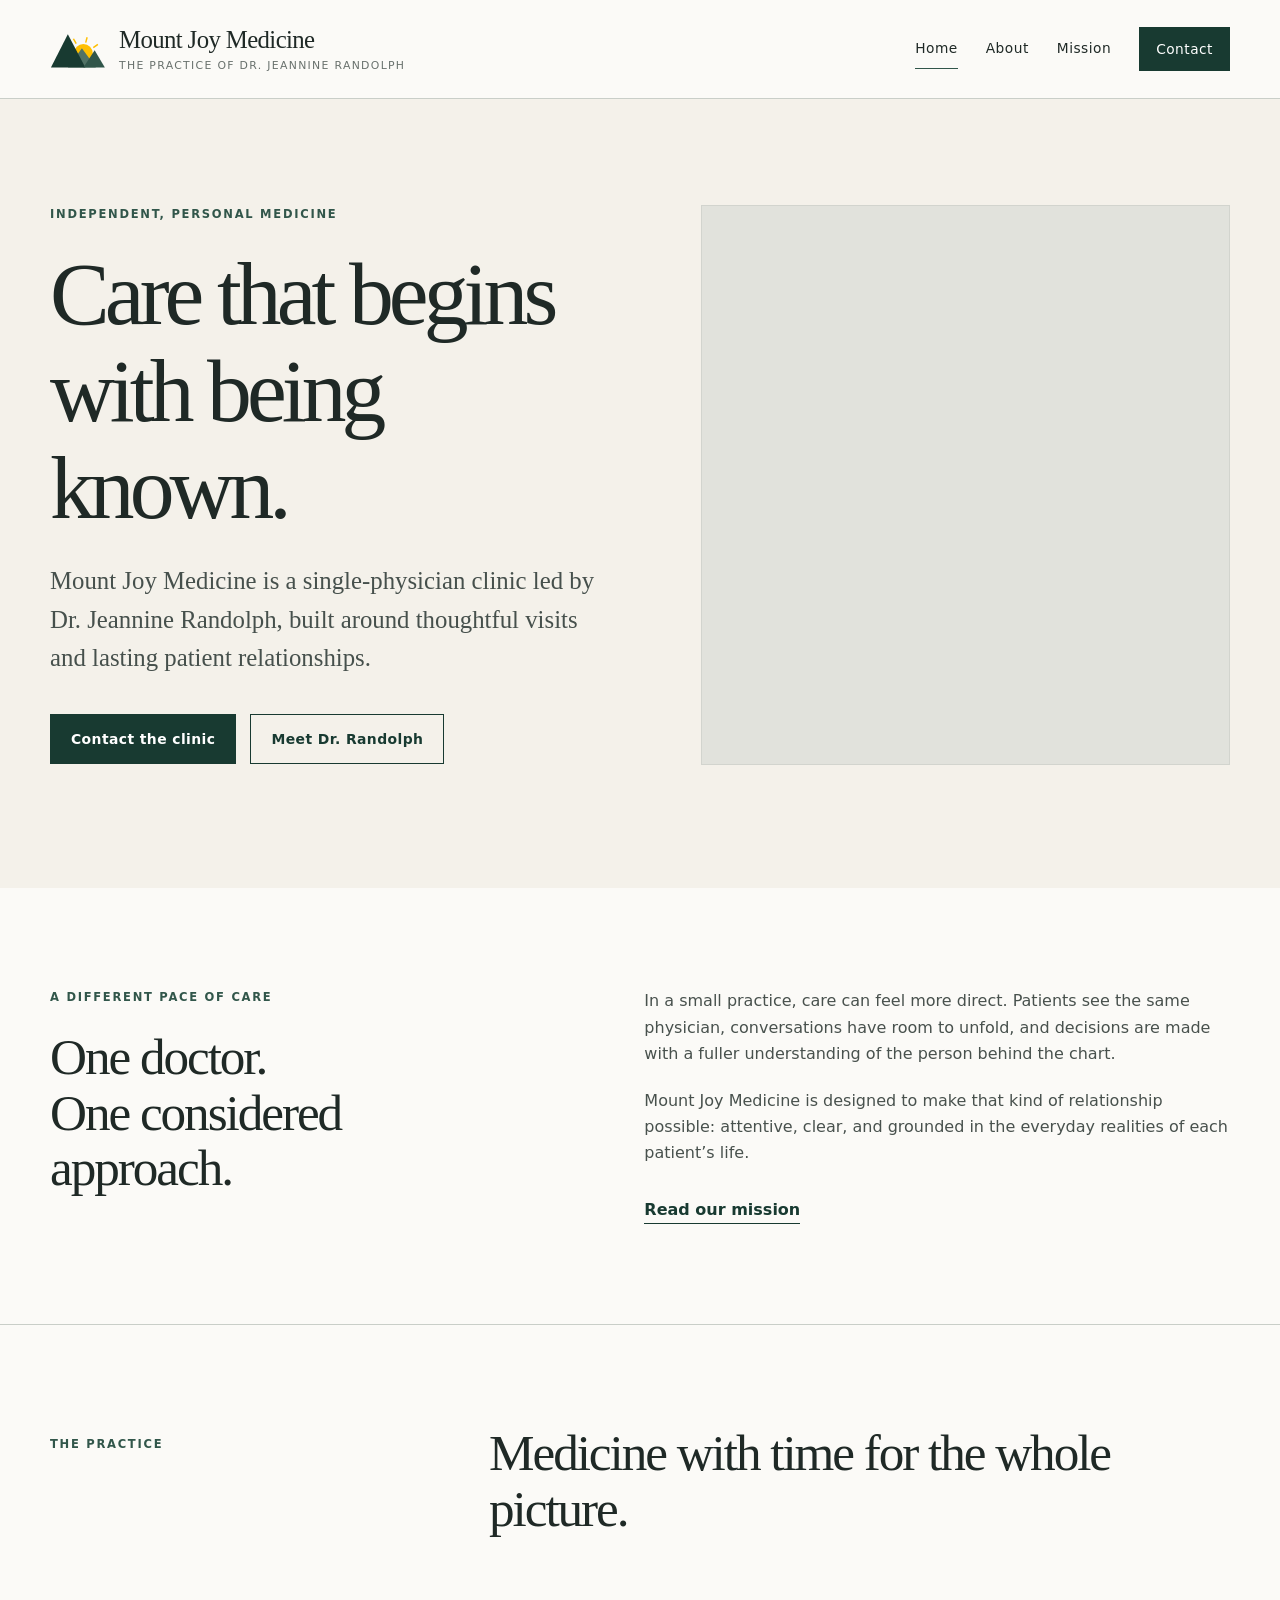
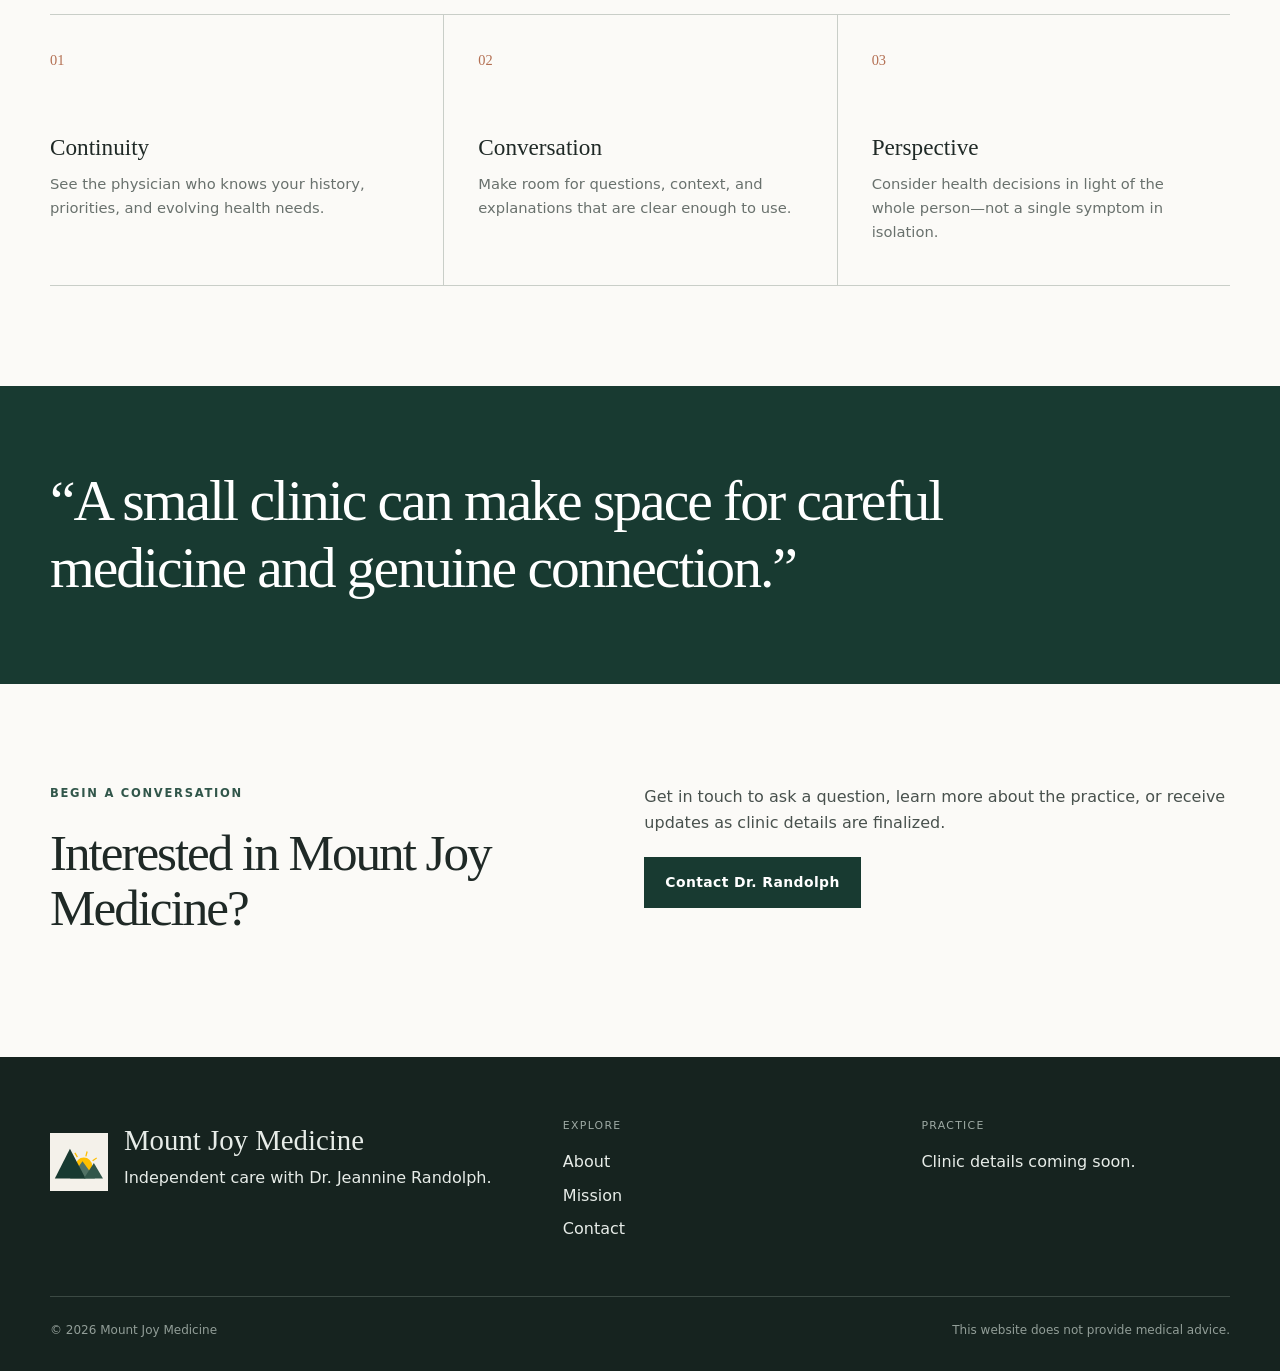
==== index.html @ 409bd3dd "Add Mount Joy Medicine brand icon" ====
<!doctype html>
<html lang="en">
<head>
  <meta charset="utf-8">
  <meta name="viewport" content="width=device-width, initial-scale=1">
  <meta name="description" content="Mount Joy Medicine is the independent medical practice of Dr. Jeannine Randolph.">
  <title>Mount Joy Medicine | Dr. Jeannine Randolph</title>
  <link rel="icon" href="assets/mount-joy-icon.svg" type="image/svg+xml">
  <link rel="stylesheet" href="styles.css">
</head>
<body>
  <a class="skip-link" href="#main">Skip to content</a>
  <header class="site-header">
    <div class="container header-inner">
      <a class="brand" href="index.html" aria-label="Mount Joy Medicine home">
        <img class="brand-mark" src="assets/mount-joy-icon.svg" alt="">
        <span class="brand-copy"><span class="brand-name">Mount Joy Medicine</span><span class="brand-note">The practice of Dr. Jeannine Randolph</span></span>
      </a>
      <nav class="site-nav" aria-label="Primary navigation">
        <a href="index.html" aria-current="page">Home</a>
        <a href="about.html">About</a>
        <a href="mission.html">Mission</a>
        <a class="nav-contact" href="contact.html">Contact</a>
      </nav>
    </div>
  </header>

  <main id="main">
    <section class="hero">
      <div class="container hero-grid">
        <div class="hero-copy">
          <p class="eyebrow">Independent, personal medicine</p>
          <h1>Care that begins with being known.</h1>
          <p class="lead">Mount Joy Medicine is a single-physician clinic led by Dr. Jeannine Randolph, built around thoughtful visits and lasting patient relationships.</p>
          <div class="hero-actions">
            <a class="button" href="contact.html">Contact the clinic</a>
            <a class="button secondary" href="about.html">Meet Dr. Randolph</a>
          </div>
        </div>
        <!-- Reserved for future hero photography. -->
        <div class="media-blank" role="img" aria-label="Future clinic hero photograph"></div>
      </div>
    </section>

    <section class="section">
      <div class="container intro-grid">
        <div>
          <p class="eyebrow">A different pace of care</p>
          <h2>One doctor.<br>One considered approach.</h2>
        </div>
        <div class="body-copy">
          <p>In a small practice, care can feel more direct. Patients see the same physician, conversations have room to unfold, and decisions are made with a fuller understanding of the person behind the chart.</p>
          <p>Mount Joy Medicine is designed to make that kind of relationship possible: attentive, clear, and grounded in the everyday realities of each patient’s life.</p>
          <a class="text-link" href="mission.html">Read our mission</a>
        </div>
      </div>
    </section>

    <section class="section section-rule">
      <div class="container">
        <div class="section-head">
          <p class="eyebrow">The practice</p>
          <h2>Medicine with time for the whole picture.</h2>
        </div>
        <div class="care-list">
          <article class="care-item">
            <span class="care-number">01</span>
            <h3>Continuity</h3>
            <p>See the physician who knows your history, priorities, and evolving health needs.</p>
          </article>
          <article class="care-item">
            <span class="care-number">02</span>
            <h3>Conversation</h3>
            <p>Make room for questions, context, and explanations that are clear enough to use.</p>
          </article>
          <article class="care-item">
            <span class="care-number">03</span>
            <h3>Perspective</h3>
            <p>Consider health decisions in light of the whole person—not a single symptom in isolation.</p>
          </article>
        </div>
      </div>
    </section>

    <section class="statement-band">
      <div class="container">
        <blockquote>“A small clinic can make space for careful medicine and genuine connection.”</blockquote>
      </div>
    </section>

    <section class="section">
      <div class="container intro-grid">
        <div>
          <p class="eyebrow">Begin a conversation</p>
          <h2>Interested in Mount Joy Medicine?</h2>
        </div>
        <div class="body-copy">
          <p>Get in touch to ask a question, learn more about the practice, or receive updates as clinic details are finalized.</p>
          <a class="button" href="contact.html">Contact Dr. Randolph</a>
        </div>
      </div>
    </section>
  </main>

  <footer class="site-footer">
    <div class="container">
      <div class="footer-grid">
        <div><div class="footer-brand-lockup"><img class="footer-mark" src="assets/mount-joy-icon.svg" alt=""><div><div class="footer-brand">Mount Joy Medicine</div><p>Independent care with Dr. Jeannine Randolph.</p></div></div></div>
        <div><p class="footer-heading">Explore</p><div class="footer-links"><a href="about.html">About</a><a href="mission.html">Mission</a><a href="contact.html">Contact</a></div></div>
        <div><p class="footer-heading">Practice</p><p>Clinic details coming soon.</p></div>
      </div>
      <div class="footer-meta"><span>&copy; <span data-year></span> Mount Joy Medicine</span><span>This website does not provide medical advice.</span></div>
    </div>
  </footer>
  <script src="script.js"></script>
</body>
</html>
---- styles.css ----
:root {
  --paper: #f4f1ea;
  --paper-light: #fbfaf7;
  --ink: #1f2926;
  --muted: #69716d;
  --line: #c9cec8;
  --green: #31564a;
  --green-dark: #183a31;
  --clay: #b36f52;
  --max: 1180px;
}

* { box-sizing: border-box; }
html { scroll-behavior: smooth; }
body {
  margin: 0;
  color: var(--ink);
  background: var(--paper-light);
  font-family: Inter, ui-sans-serif, system-ui, -apple-system, BlinkMacSystemFont, "Segoe UI", sans-serif;
  font-size: 16px;
  line-height: 1.65;
}

a { color: inherit; }
img { display: block; max-width: 100%; }
.container { width: min(calc(100% - 40px), var(--max)); margin-inline: auto; }
.skip-link { position: fixed; top: 12px; left: 12px; z-index: 20; padding: 8px 12px; background: white; transform: translateY(-160%); }
.skip-link:focus { transform: translateY(0); }

.site-header { background: var(--paper-light); border-bottom: 1px solid var(--line); }
.header-inner { min-height: 98px; display: flex; align-items: center; justify-content: space-between; gap: 36px; }
.brand { text-decoration: none; display: inline-flex; align-items: center; gap: 13px; line-height: 1.1; }
.brand-mark { width: 56px; height: 56px; flex: 0 0 auto; object-fit: contain; }
.brand-copy { display: inline-flex; flex-direction: column; }
.brand-name { font-family: Georgia, "Times New Roman", serif; font-size: 1.55rem; letter-spacing: -0.025em; }
.brand-note { margin-top: 7px; color: var(--muted); font-size: .68rem; letter-spacing: .12em; text-transform: uppercase; }
.site-nav { display: flex; align-items: center; gap: 28px; }
.site-nav a { font-size: .86rem; letter-spacing: .035em; text-decoration: none; padding-block: 8px; border-bottom: 1px solid transparent; }
.site-nav a:hover, .site-nav a[aria-current="page"] { border-color: var(--green); }
.site-nav .nav-contact { padding: 10px 16px; color: white; background: var(--green-dark); border: 1px solid var(--green-dark); }

h1, h2, h3, p { margin-top: 0; }
h1, h2, h3 { font-family: Georgia, "Times New Roman", serif; font-weight: 400; line-height: 1.08; }
h1 { max-width: 820px; margin-bottom: 26px; font-size: clamp(3rem, 7vw, 6.3rem); letter-spacing: -.055em; }
h2 { margin-bottom: 22px; font-size: clamp(2.15rem, 4vw, 4rem); letter-spacing: -.04em; }
h3 { margin-bottom: 12px; font-size: 1.45rem; }
.eyebrow { margin-bottom: 22px; color: var(--green); font-size: .72rem; font-weight: 700; letter-spacing: .15em; text-transform: uppercase; }
.lead { max-width: 700px; color: #46504c; font-family: Georgia, "Times New Roman", serif; font-size: clamp(1.18rem, 2vw, 1.55rem); line-height: 1.55; }
.text-link { display: inline-block; margin-top: 10px; color: var(--green-dark); font-weight: 650; text-decoration: none; border-bottom: 1px solid currentColor; }

.hero { padding: 70px 0 88px; background: var(--paper); }
.hero-grid { display: grid; grid-template-columns: minmax(0, 1.03fr) minmax(320px, .97fr); gap: clamp(42px, 7vw, 100px); align-items: center; }
.hero-copy { padding-block: 36px; }
.hero-copy h1 { font-size: clamp(3.5rem, 7vw, 6.8rem); }
.hero-actions { display: flex; flex-wrap: wrap; gap: 14px; margin-top: 36px; }
.button { display: inline-block; padding: 13px 20px; color: white; background: var(--green-dark); border: 1px solid var(--green-dark); text-decoration: none; font-size: .87rem; font-weight: 650; letter-spacing: .03em; }
.button.secondary { color: var(--green-dark); background: transparent; }
.media-blank { min-height: 560px; background: #e1e2dc; border: 1px solid #d2d4ce; }
.media-blank.portrait { min-height: 630px; }
.media-blank.wide { min-height: 360px; }

.section { padding: 100px 0; }
.section-rule { border-top: 1px solid var(--line); }
.section-head { display: grid; grid-template-columns: .7fr 1.3fr; gap: 40px; margin-bottom: 56px; }
.section-head .eyebrow { padding-top: 10px; }
.intro-grid { display: grid; grid-template-columns: .9fr 1.1fr; gap: clamp(50px, 9vw, 130px); align-items: start; }
.body-copy { max-width: 640px; color: #48514d; }
.body-copy p { margin-bottom: 1.25em; }
.care-list { display: grid; grid-template-columns: repeat(3, 1fr); border-top: 1px solid var(--line); }
.care-item { min-height: 240px; padding: 34px 34px 26px 0; border-bottom: 1px solid var(--line); }
.care-item + .care-item { padding-left: 34px; border-left: 1px solid var(--line); }
.care-number { display: block; margin-bottom: 62px; color: var(--clay); font-family: Georgia, serif; font-size: .9rem; }
.care-item p { color: var(--muted); font-size: .92rem; }
.statement-band { padding: 82px 0; color: white; background: var(--green-dark); }
.statement-band blockquote { max-width: 980px; margin: 0; font-family: Georgia, serif; font-size: clamp(2rem, 4.5vw, 4.25rem); line-height: 1.16; letter-spacing: -.035em; }

.page-hero { padding: 86px 0 76px; background: var(--paper); border-bottom: 1px solid var(--line); }
.page-hero .lead { margin-bottom: 0; }
.profile-grid { display: grid; grid-template-columns: .88fr 1.12fr; gap: clamp(52px, 8vw, 110px); align-items: start; }
.profile-copy { padding-top: 36px; }
.detail-list { margin: 42px 0 0; padding: 0; list-style: none; border-top: 1px solid var(--line); }
.detail-list li { display: grid; grid-template-columns: 130px 1fr; gap: 20px; padding: 17px 0; border-bottom: 1px solid var(--line); }
.detail-list strong { font-size: .73rem; letter-spacing: .11em; text-transform: uppercase; }
.principles { display: grid; grid-template-columns: repeat(2, 1fr); gap: 0 70px; counter-reset: principle; }
.principle { position: relative; padding: 34px 0 46px 54px; border-top: 1px solid var(--line); counter-increment: principle; }
.principle::before { content: "0" counter(principle); position: absolute; left: 0; top: 38px; color: var(--clay); font-family: Georgia, serif; }
.mission-line { max-width: 990px; margin: 0; font-family: Georgia, serif; font-size: clamp(2.6rem, 5.8vw, 5.5rem); line-height: 1.08; letter-spacing: -.045em; }

.contact-grid { display: grid; grid-template-columns: .78fr 1.22fr; gap: clamp(60px, 10vw, 140px); }
.contact-panel { padding: 34px 0; border-top: 1px solid var(--line); border-bottom: 1px solid var(--line); }
.contact-panel p { color: var(--muted); }
.contact-card { align-self: start; padding: clamp(34px, 5vw, 62px); color: var(--paper-light); background: var(--green-dark); }
.contact-card .eyebrow { color: #b7c8c1; }
.contact-card h2 { margin-bottom: 40px; }
.contact-method { padding: 21px 0; border-top: 1px solid rgba(255, 255, 255, .28); }
.contact-method:last-of-type { border-bottom: 1px solid rgba(255, 255, 255, .28); }
.contact-label { display: block; margin-bottom: 6px; color: #b7c8c1; font-size: .68rem; font-weight: 700; letter-spacing: .12em; text-transform: uppercase; }
.contact-method a { color: white; font-family: Georgia, "Times New Roman", serif; font-size: clamp(1.25rem, 2.5vw, 1.85rem); text-decoration-thickness: 1px; text-underline-offset: 5px; overflow-wrap: anywhere; }
.contact-caution { margin: 32px 0 0; color: #c8d1cd; font-size: .82rem; }
.contact-caution strong { color: white; }
.contact-form { display: grid; grid-template-columns: 1fr 1fr; gap: 22px; }
.field { display: flex; flex-direction: column; gap: 7px; }
.field.full { grid-column: 1 / -1; }
label { font-size: .75rem; font-weight: 700; letter-spacing: .08em; text-transform: uppercase; }
input, textarea { width: 100%; padding: 13px 2px; color: var(--ink); background: transparent; border: 0; border-bottom: 1px solid #929a95; border-radius: 0; font: inherit; }
textarea { min-height: 120px; resize: vertical; }
input:focus, textarea:focus { outline: 2px solid transparent; border-color: var(--green-dark); box-shadow: 0 1px 0 var(--green-dark); }
.form-note { grid-column: 1 / -1; color: var(--muted); font-size: .8rem; }
.form-status { min-height: 26px; color: var(--green-dark); font-weight: 650; }

.site-footer { padding: 60px 0 30px; color: #e7ece8; background: #16231f; }
.footer-grid { display: grid; grid-template-columns: 1.2fr .8fr .8fr; gap: 50px; padding-bottom: 54px; }
.footer-brand { font-family: Georgia, serif; font-size: 1.8rem; }
.footer-brand-lockup { display: flex; align-items: center; gap: 16px; }
.footer-mark { width: 58px; height: 58px; padding: 4px; background: var(--paper); }
.footer-heading { margin-bottom: 14px; color: #9eaaa4; font-size: .68rem; letter-spacing: .12em; text-transform: uppercase; }
.footer-links { display: flex; flex-direction: column; align-items: flex-start; gap: 7px; }
.footer-links a { color: inherit; text-decoration: none; }
.footer-meta { display: flex; justify-content: space-between; gap: 20px; padding-top: 24px; color: #929e98; border-top: 1px solid #3b4943; font-size: .75rem; }

@media (max-width: 820px) {
  .header-inner { padding: 24px 0; align-items: flex-start; flex-direction: column; gap: 20px; }
  .site-nav { width: 100%; gap: 18px; overflow-x: auto; padding-bottom: 3px; }
  .site-nav .nav-contact { margin-left: auto; }
  .hero-grid, .section-head, .intro-grid, .profile-grid, .contact-grid { grid-template-columns: 1fr; }
  .hero { padding-top: 34px; }
  .hero-copy { padding-bottom: 0; }
  .media-blank, .media-blank.portrait { min-height: 450px; }
  .care-list { grid-template-columns: 1fr; }
  .care-item, .care-item + .care-item { min-height: 0; padding: 28px 0; border-left: 0; }
  .care-number { margin-bottom: 26px; }
  .principles { grid-template-columns: 1fr; }
  .footer-grid { grid-template-columns: 1fr 1fr; }
  .footer-grid > :first-child { grid-column: 1 / -1; }
}

@media (max-width: 540px) {
  .container { width: min(calc(100% - 28px), var(--max)); }
  .site-nav { flex-wrap: wrap; overflow: visible; }
  .site-nav .nav-contact { margin-left: 0; }
  .brand-mark { width: 48px; height: 48px; }
  .section { padding: 72px 0; }
  .page-hero { padding: 66px 0 60px; }
  .media-blank, .media-blank.portrait { min-height: 350px; }
  .contact-form, .footer-grid { grid-template-columns: 1fr; }
  .footer-grid > :first-child { grid-column: auto; }
  .footer-meta { flex-direction: column; }
}

@media (prefers-reduced-motion: reduce) { html { scroll-behavior: auto; } }
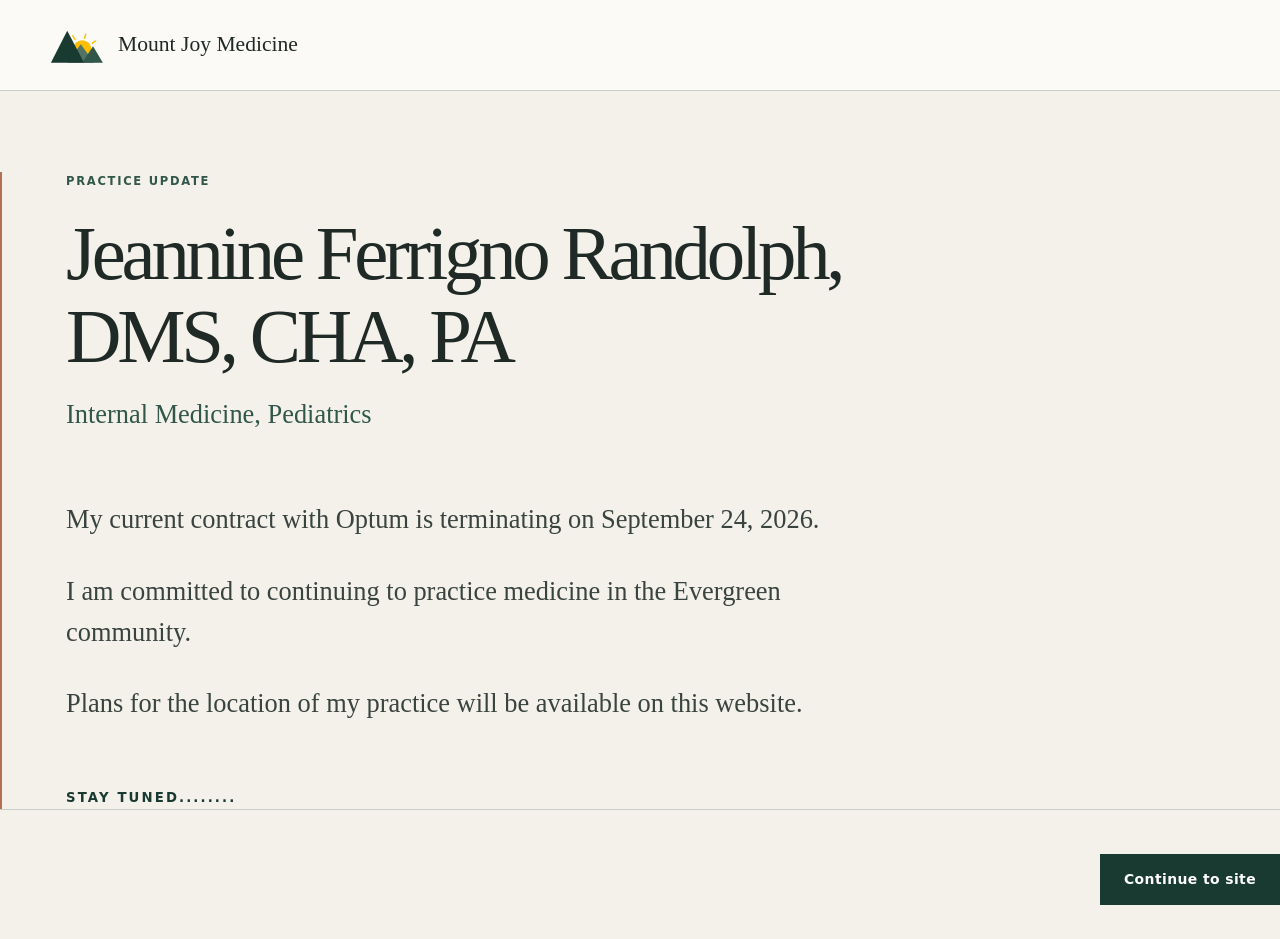
==== commit 3cdfba30: "Add practice update landing page" ====
--- a/index.html
+++ b/index.html
@@ -3,115 +3,39 @@
 <head>
   <meta charset="utf-8">
   <meta name="viewport" content="width=device-width, initial-scale=1">
-  <meta name="description" content="Mount Joy Medicine is the independent medical practice of Dr. Jeannine Randolph.">
-  <title>Mount Joy Medicine | Dr. Jeannine Randolph</title>
+  <meta name="description" content="A practice update from Jeannine Ferrigno Randolph, DMS, CHA, PA.">
+  <title>Practice Update | Mount Joy Medicine</title>
   <link rel="icon" href="assets/mount-joy-icon.svg" type="image/svg+xml">
   <link rel="stylesheet" href="styles.css">
 </head>
-<body>
-  <a class="skip-link" href="#main">Skip to content</a>
-  <header class="site-header">
-    <div class="container header-inner">
-      <a class="brand" href="index.html" aria-label="Mount Joy Medicine home">
-        <img class="brand-mark" src="assets/mount-joy-icon.svg" alt="">
-        <span class="brand-copy"><span class="brand-name">Mount Joy Medicine</span><span class="brand-note">The practice of Dr. Jeannine Randolph</span></span>
-      </a>
-      <nav class="site-nav" aria-label="Primary navigation">
-        <a href="index.html" aria-current="page">Home</a>
-        <a href="about.html">About</a>
-        <a href="mission.html">Mission</a>
-        <a class="nav-contact" href="contact.html">Contact</a>
-      </nav>
+<body class="notice-page">
+  <header class="notice-header">
+    <div class="container notice-header-inner">
+      <img class="notice-mark" src="assets/mount-joy-icon.svg" alt="">
+      <span>Mount Joy Medicine</span>
     </div>
   </header>
 
-  <main id="main">
-    <section class="hero">
-      <div class="container hero-grid">
-        <div class="hero-copy">
-          <p class="eyebrow">Independent, personal medicine</p>
-          <h1>Care that begins with being known.</h1>
-          <p class="lead">Mount Joy Medicine is a single-physician clinic led by Dr. Jeannine Randolph, built around thoughtful visits and lasting patient relationships.</p>
-          <div class="hero-actions">
-            <a class="button" href="contact.html">Contact the clinic</a>
-            <a class="button secondary" href="about.html">Meet Dr. Randolph</a>
-          </div>
+  <main class="notice-main">
+    <div class="container notice-layout">
+      <article class="notice-content">
+        <p class="eyebrow">Practice update</p>
+        <h1>Jeannine Ferrigno Randolph, DMS, CHA, PA</h1>
+        <p class="notice-specialties">Internal Medicine, Pediatrics</p>
+
+        <div class="notice-copy">
+          <p>My current contract with Optum is terminating on September 24, 2026.</p>
+          <p>I am committed to continuing to practice medicine in the Evergreen community.</p>
+          <p>Plans for the location of my practice will be available on this website.</p>
         </div>
-        <!-- Reserved for future hero photography. -->
-        <div class="media-blank" role="img" aria-label="Future clinic hero photograph"></div>
+
+        <p class="notice-closing">STAY TUNED........</p>
+      </article>
+
+      <div class="notice-actions">
+        <a class="button" href="home.html">Continue to site</a>
       </div>
-    </section>
-
-    <section class="section">
-      <div class="container intro-grid">
-        <div>
-          <p class="eyebrow">A different pace of care</p>
-          <h2>One doctor.<br>One considered approach.</h2>
-        </div>
-        <div class="body-copy">
-          <p>In a small practice, care can feel more direct. Patients see the same physician, conversations have room to unfold, and decisions are made with a fuller understanding of the person behind the chart.</p>
-          <p>Mount Joy Medicine is designed to make that kind of relationship possible: attentive, clear, and grounded in the everyday realities of each patient’s life.</p>
-          <a class="text-link" href="mission.html">Read our mission</a>
-        </div>
-      </div>
-    </section>
-
-    <section class="section section-rule">
-      <div class="container">
-        <div class="section-head">
-          <p class="eyebrow">The practice</p>
-          <h2>Medicine with time for the whole picture.</h2>
-        </div>
-        <div class="care-list">
-          <article class="care-item">
-            <span class="care-number">01</span>
-            <h3>Continuity</h3>
-            <p>See the physician who knows your history, priorities, and evolving health needs.</p>
-          </article>
-          <article class="care-item">
-            <span class="care-number">02</span>
-            <h3>Conversation</h3>
-            <p>Make room for questions, context, and explanations that are clear enough to use.</p>
-          </article>
-          <article class="care-item">
-            <span class="care-number">03</span>
-            <h3>Perspective</h3>
-            <p>Consider health decisions in light of the whole person—not a single symptom in isolation.</p>
-          </article>
-        </div>
-      </div>
-    </section>
-
-    <section class="statement-band">
-      <div class="container">
-        <blockquote>“A small clinic can make space for careful medicine and genuine connection.”</blockquote>
-      </div>
-    </section>
-
-    <section class="section">
-      <div class="container intro-grid">
-        <div>
-          <p class="eyebrow">Begin a conversation</p>
-          <h2>Interested in Mount Joy Medicine?</h2>
-        </div>
-        <div class="body-copy">
-          <p>Get in touch to ask a question, learn more about the practice, or receive updates as clinic details are finalized.</p>
-          <a class="button" href="contact.html">Contact Dr. Randolph</a>
-        </div>
-      </div>
-    </section>
+    </div>
   </main>
-
-  <footer class="site-footer">
-    <div class="container">
-      <div class="footer-grid">
-        <div><div class="footer-brand-lockup"><img class="footer-mark" src="assets/mount-joy-icon.svg" alt=""><div><div class="footer-brand">Mount Joy Medicine</div><p>Independent care with Dr. Jeannine Randolph.</p></div></div></div>
-        <div><p class="footer-heading">Explore</p><div class="footer-links"><a href="about.html">About</a><a href="mission.html">Mission</a><a href="contact.html">Contact</a></div></div>
-        <div><p class="footer-heading">Practice</p><p>Clinic details coming soon.</p></div>
-      </div>
-      <div class="footer-meta"><span>&copy; <span data-year></span> Mount Joy Medicine</span><span>This website does not provide medical advice.</span></div>
-    </div>
-  </footer>
-  <script src="script.js"></script>
 </body>
 </html>
--- a/styles.css
+++ b/styles.css
@@ -26,6 +26,21 @@
 .container { width: min(calc(100% - 40px), var(--max)); margin-inline: auto; }
 .skip-link { position: fixed; top: 12px; left: 12px; z-index: 20; padding: 8px 12px; background: white; transform: translateY(-160%); }
 .skip-link:focus { transform: translateY(0); }
+
+.notice-page { min-height: 100vh; display: flex; flex-direction: column; background: var(--paper); }
+.notice-header { border-bottom: 1px solid var(--line); background: var(--paper-light); }
+.notice-header-inner { min-height: 90px; display: flex; align-items: center; gap: 14px; font-family: Georgia, "Times New Roman", serif; font-size: 1.35rem; }
+.notice-mark { width: 54px; height: 54px; object-fit: contain; }
+.notice-main { flex: 1; display: flex; }
+.notice-layout { flex: 1; display: flex; flex-direction: column; padding-top: clamp(64px, 9vh, 110px); padding-bottom: 34px; }
+.notice-content { width: min(100%, 920px); padding-left: clamp(24px, 5vw, 72px); border-left: 2px solid var(--clay); }
+.notice-content h1 { max-width: 900px; margin-bottom: 14px; font-size: clamp(2.7rem, 6vw, 5.6rem); }
+.notice-specialties { margin-bottom: clamp(44px, 7vh, 76px); color: var(--green); font-family: Georgia, "Times New Roman", serif; font-size: clamp(1.2rem, 2.2vw, 1.65rem); }
+.notice-copy { max-width: 780px; color: #39433f; font-family: Georgia, "Times New Roman", serif; font-size: clamp(1.15rem, 2.25vw, 1.65rem); line-height: 1.55; }
+.notice-copy p { margin-bottom: 1.15em; }
+.notice-closing { margin: clamp(42px, 7vh, 72px) 0 0; color: var(--green-dark); font-size: .83rem; font-weight: 750; letter-spacing: .16em; }
+.notice-actions { display: flex; justify-content: flex-end; margin-top: auto; padding-top: 44px; border-top: 1px solid var(--line); }
+.notice-actions .button { min-width: 180px; text-align: center; }
 
 .site-header { background: var(--paper-light); border-bottom: 1px solid var(--line); }
 .header-inner { min-height: 98px; display: flex; align-items: center; justify-content: space-between; gap: 36px; }
@@ -139,6 +154,10 @@
   .site-nav { flex-wrap: wrap; overflow: visible; }
   .site-nav .nav-contact { margin-left: 0; }
   .brand-mark { width: 48px; height: 48px; }
+  .notice-layout { padding-top: 48px; }
+  .notice-content { padding-left: 20px; }
+  .notice-actions { justify-content: stretch; }
+  .notice-actions .button { width: 100%; }
   .section { padding: 72px 0; }
   .page-hero { padding: 66px 0 60px; }
   .media-blank, .media-blank.portrait { min-height: 350px; }
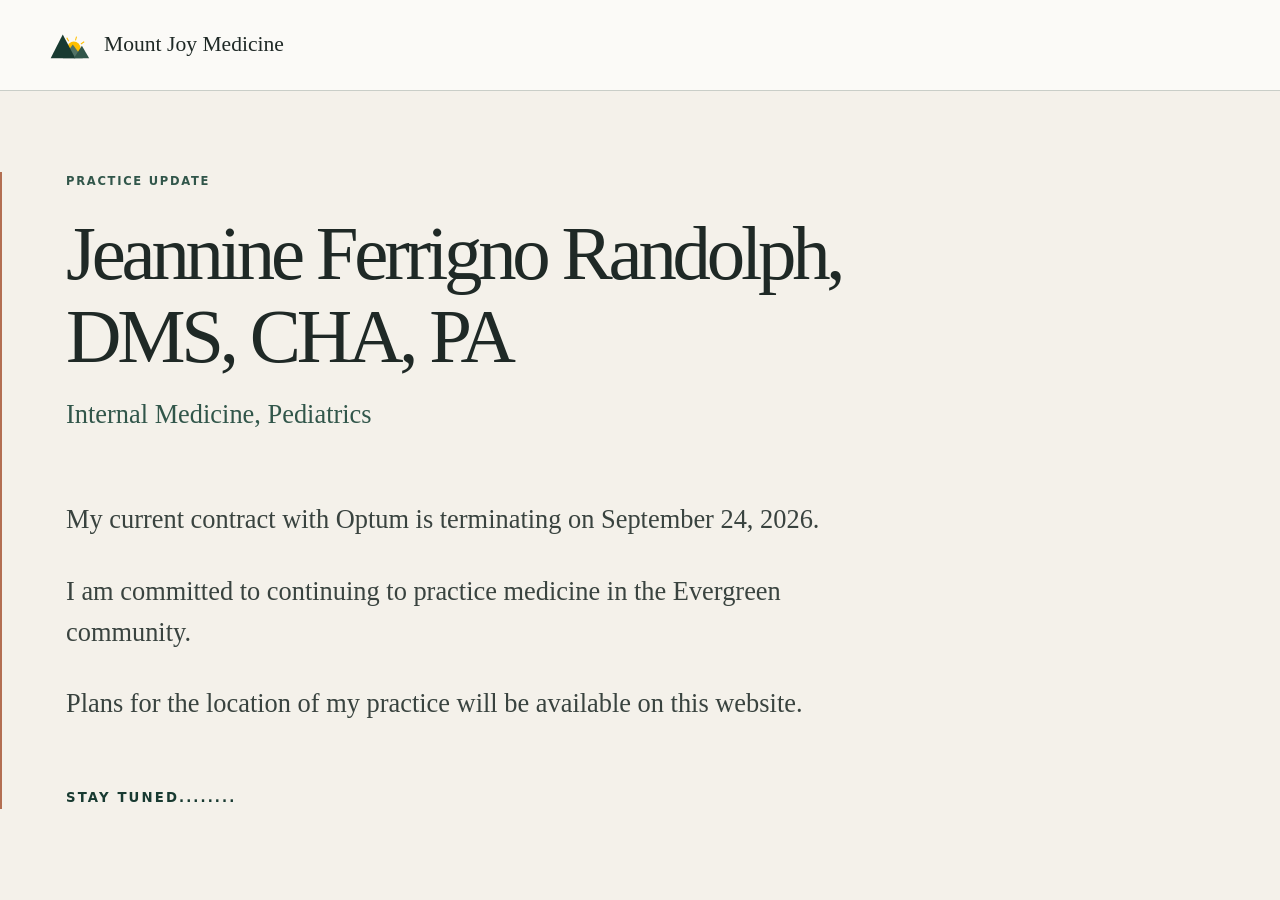
==== commit 2ce7a425: "Publish landing page only" ====
--- a/index.html
+++ b/index.html
@@ -31,10 +31,6 @@
 
         <p class="notice-closing">STAY TUNED........</p>
       </article>
-
-      <div class="notice-actions">
-        <a class="button" href="home.html">Continue to site</a>
-      </div>
     </div>
   </main>
 </body>
--- a/styles.css
+++ b/styles.css
@@ -29,8 +29,8 @@
 
 .notice-page { min-height: 100vh; display: flex; flex-direction: column; background: var(--paper); }
 .notice-header { border-bottom: 1px solid var(--line); background: var(--paper-light); }
-.notice-header-inner { min-height: 90px; display: flex; align-items: center; gap: 14px; font-family: Georgia, "Times New Roman", serif; font-size: 1.35rem; }
-.notice-mark { width: 54px; height: 54px; object-fit: contain; }
+.notice-header-inner { min-height: 90px; display: flex; align-items: center; justify-content: flex-start; gap: 14px; font-family: Georgia, "Times New Roman", serif; font-size: 1.35rem; }
+.notice-mark { width: 54px; height: 54px; max-width: 54px; flex: 0 0 54px; object-fit: contain; }
 .notice-main { flex: 1; display: flex; }
 .notice-layout { flex: 1; display: flex; flex-direction: column; padding-top: clamp(64px, 9vh, 110px); padding-bottom: 34px; }
 .notice-content { width: min(100%, 920px); padding-left: clamp(24px, 5vw, 72px); border-left: 2px solid var(--clay); }
@@ -39,8 +39,10 @@
 .notice-copy { max-width: 780px; color: #39433f; font-family: Georgia, "Times New Roman", serif; font-size: clamp(1.15rem, 2.25vw, 1.65rem); line-height: 1.55; }
 .notice-copy p { margin-bottom: 1.15em; }
 .notice-closing { margin: clamp(42px, 7vh, 72px) 0 0; color: var(--green-dark); font-size: .83rem; font-weight: 750; letter-spacing: .16em; }
-.notice-actions { display: flex; justify-content: flex-end; margin-top: auto; padding-top: 44px; border-top: 1px solid var(--line); }
-.notice-actions .button { min-width: 180px; text-align: center; }
+
+@media (min-width: 821px) {
+  .notice-mark { width: 40px; height: 40px; max-width: 40px; flex-basis: 40px; }
+}
 
 .site-header { background: var(--paper-light); border-bottom: 1px solid var(--line); }
 .header-inner { min-height: 98px; display: flex; align-items: center; justify-content: space-between; gap: 36px; }
@@ -156,8 +158,6 @@
   .brand-mark { width: 48px; height: 48px; }
   .notice-layout { padding-top: 48px; }
   .notice-content { padding-left: 20px; }
-  .notice-actions { justify-content: stretch; }
-  .notice-actions .button { width: 100%; }
   .section { padding: 72px 0; }
   .page-hero { padding: 66px 0 60px; }
   .media-blank, .media-blank.portrait { min-height: 350px; }
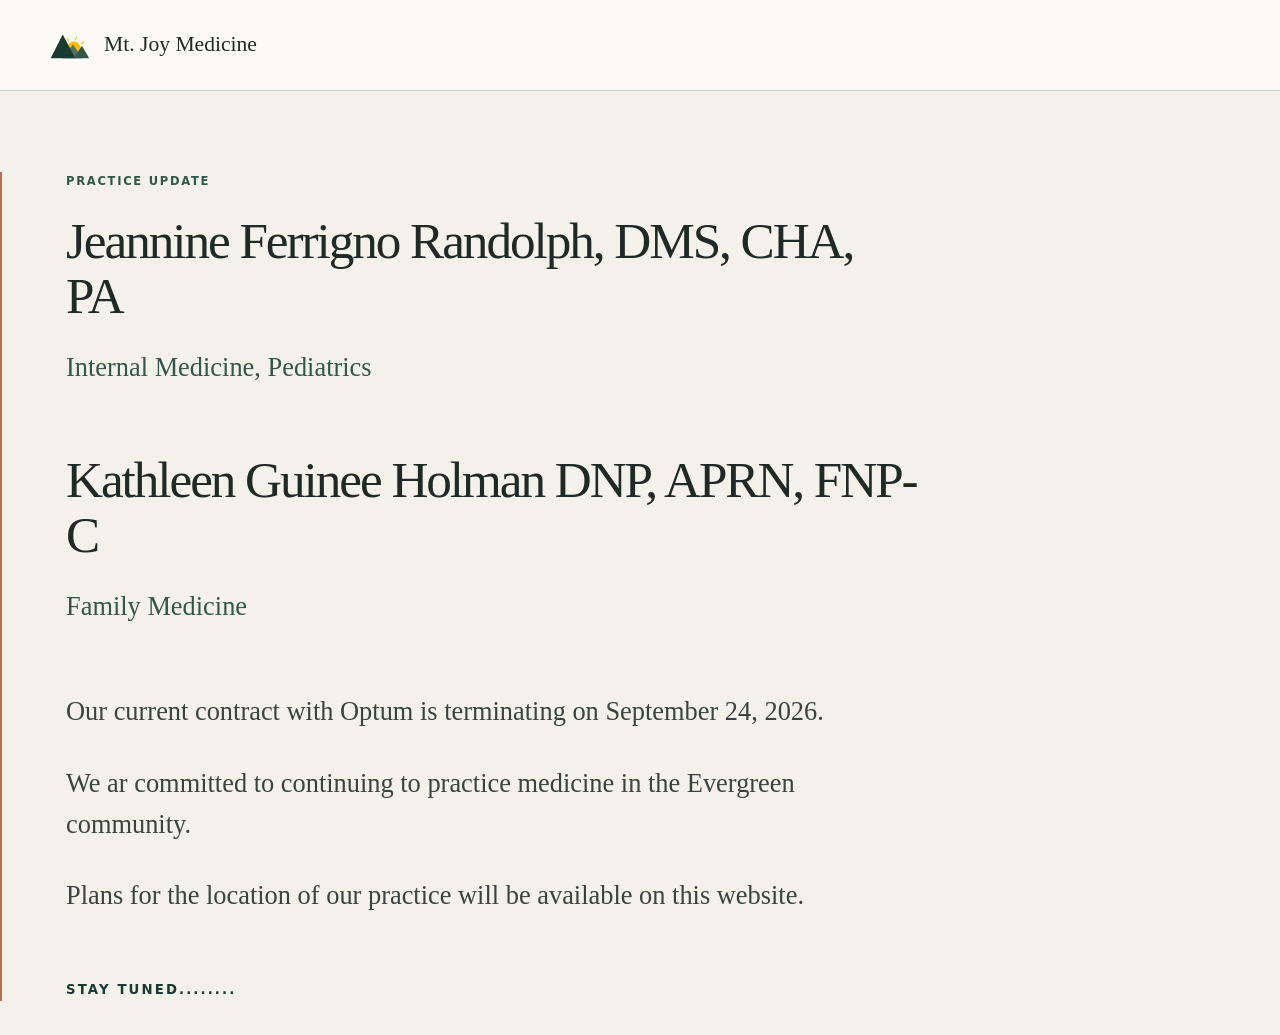
==== commit d1bc951b: "Update practice announcement" ====
--- a/index.html
+++ b/index.html
@@ -4,7 +4,7 @@
   <meta charset="utf-8">
   <meta name="viewport" content="width=device-width, initial-scale=1">
   <meta name="description" content="A practice update from Jeannine Ferrigno Randolph, DMS, CHA, PA.">
-  <title>Practice Update | Mount Joy Medicine</title>
+  <title>Practice Update | Mt. Joy Medicine</title>
   <link rel="icon" href="assets/mount-joy-icon.svg" type="image/svg+xml">
   <link rel="stylesheet" href="styles.css">
 </head>
@@ -12,7 +12,7 @@
   <header class="notice-header">
     <div class="container notice-header-inner">
       <img class="notice-mark" src="assets/mount-joy-icon.svg" alt="">
-      <span>Mount Joy Medicine</span>
+      <span>Mt. Joy Medicine</span>
     </div>
   </header>
 
@@ -20,13 +20,15 @@
     <div class="container notice-layout">
       <article class="notice-content">
         <p class="eyebrow">Practice update</p>
-        <h1>Jeannine Ferrigno Randolph, DMS, CHA, PA</h1>
+        <h2>Jeannine Ferrigno Randolph, DMS, CHA, PA</h2>
         <p class="notice-specialties">Internal Medicine, Pediatrics</p>
+        <h2>Kathleen Guinee Holman DNP, APRN, FNP-C</h2>
+        <p class="notice-specialties">Family Medicine</p>
 
         <div class="notice-copy">
-          <p>My current contract with Optum is terminating on September 24, 2026.</p>
-          <p>I am committed to continuing to practice medicine in the Evergreen community.</p>
-          <p>Plans for the location of my practice will be available on this website.</p>
+          <p>Our current contract with Optum is terminating on September 24, 2026.</p>
+          <p>We ar committed to continuing to practice medicine in the Evergreen community.</p>
+          <p>Plans for the location of our practice will be available on this website.</p>
         </div>
 
         <p class="notice-closing">STAY TUNED........</p>
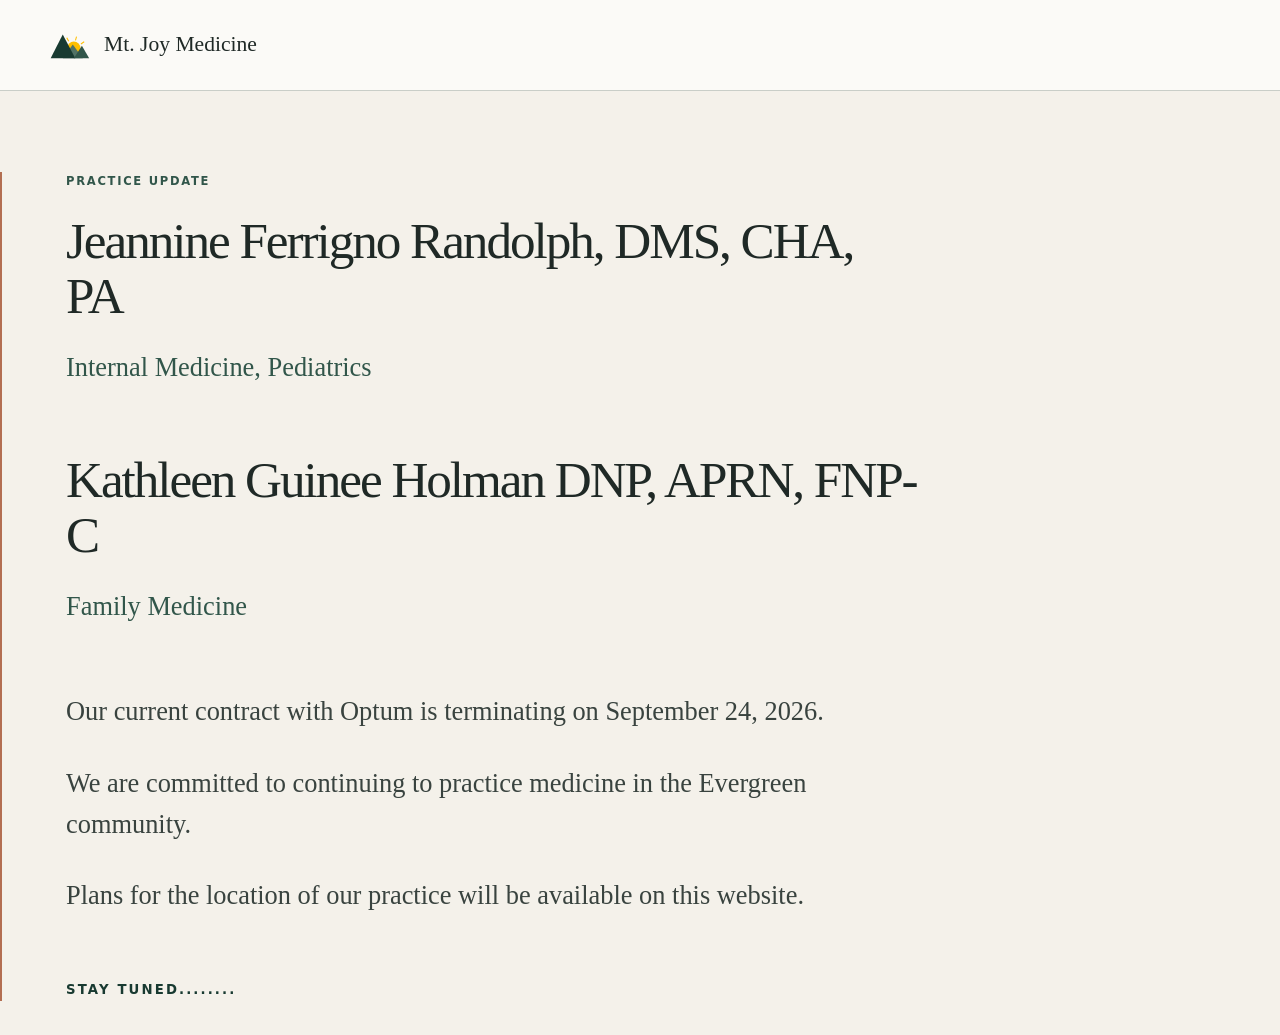
==== commit e5fb73fc: "Fix typo in practice announcement" ====
--- a/index.html
+++ b/index.html
@@ -27,7 +27,7 @@
 
         <div class="notice-copy">
           <p>Our current contract with Optum is terminating on September 24, 2026.</p>
-          <p>We ar committed to continuing to practice medicine in the Evergreen community.</p>
+          <p>We are committed to continuing to practice medicine in the Evergreen community.</p>
           <p>Plans for the location of our practice will be available on this website.</p>
         </div>
 
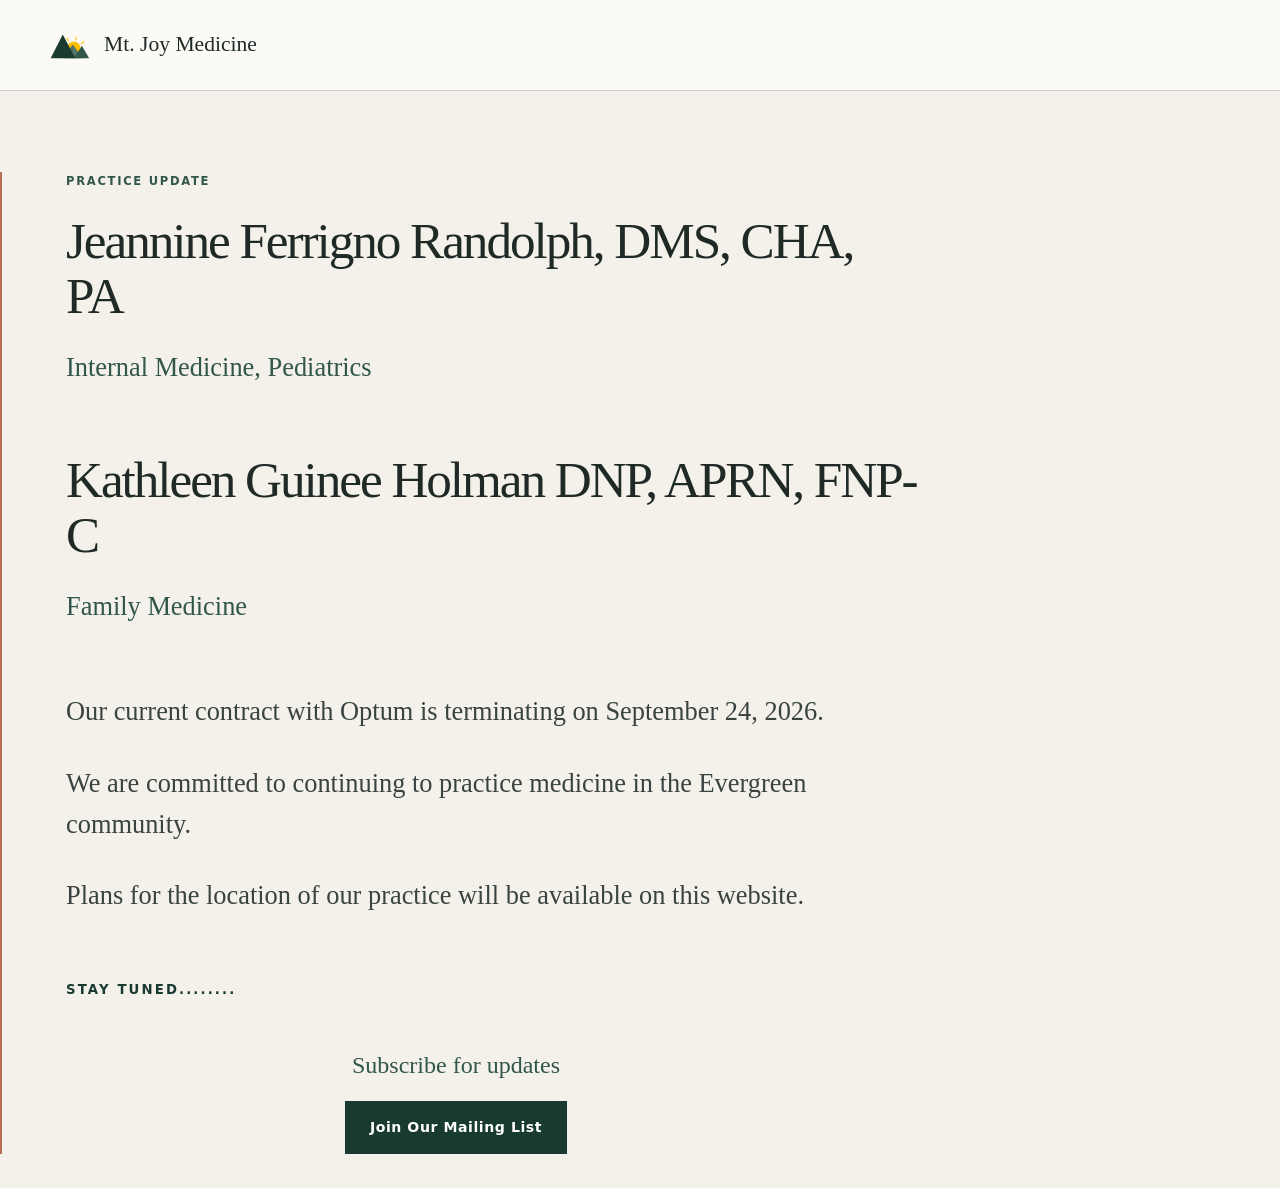
==== commit 263052ef: "Add Mailchimp signup button" ====
--- a/index.html
+++ b/index.html
@@ -32,6 +32,16 @@
         </div>
 
         <p class="notice-closing">STAY TUNED........</p>
+
+        <div class="notice-subscribe">
+          <p>Subscribe for updates</p>
+          <a
+            class="notice-subscribe-button"
+            href="https://eepurl.com/gzpK904cwu"
+            target="_blank"
+            rel="noopener noreferrer"
+          >Join Our Mailing List</a>
+        </div>
       </article>
     </div>
   </main>
--- a/styles.css
+++ b/styles.css
@@ -39,6 +39,11 @@
 .notice-copy { max-width: 780px; color: #39433f; font-family: Georgia, "Times New Roman", serif; font-size: clamp(1.15rem, 2.25vw, 1.65rem); line-height: 1.55; }
 .notice-copy p { margin-bottom: 1.15em; }
 .notice-closing { margin: clamp(42px, 7vh, 72px) 0 0; color: var(--green-dark); font-size: .83rem; font-weight: 750; letter-spacing: .16em; }
+.notice-subscribe { max-width: 780px; margin-top: clamp(34px, 5vh, 52px); text-align: center; }
+.notice-subscribe p { margin-bottom: 16px; color: var(--green); font-family: Georgia, "Times New Roman", serif; font-size: clamp(1.2rem, 2vw, 1.5rem); }
+.notice-subscribe-button { display: inline-block; padding: 14px 24px; color: white; background: var(--green-dark); border: 1px solid var(--green-dark); text-decoration: none; font-size: .88rem; font-weight: 700; letter-spacing: .04em; transition: background-color .2s ease, border-color .2s ease, transform .2s ease; }
+.notice-subscribe-button:hover { background: var(--green); border-color: var(--green); transform: translateY(-1px); }
+.notice-subscribe-button:focus-visible { outline: 3px solid var(--clay); outline-offset: 3px; }
 
 @media (min-width: 821px) {
   .notice-mark { width: 40px; height: 40px; max-width: 40px; flex-basis: 40px; }
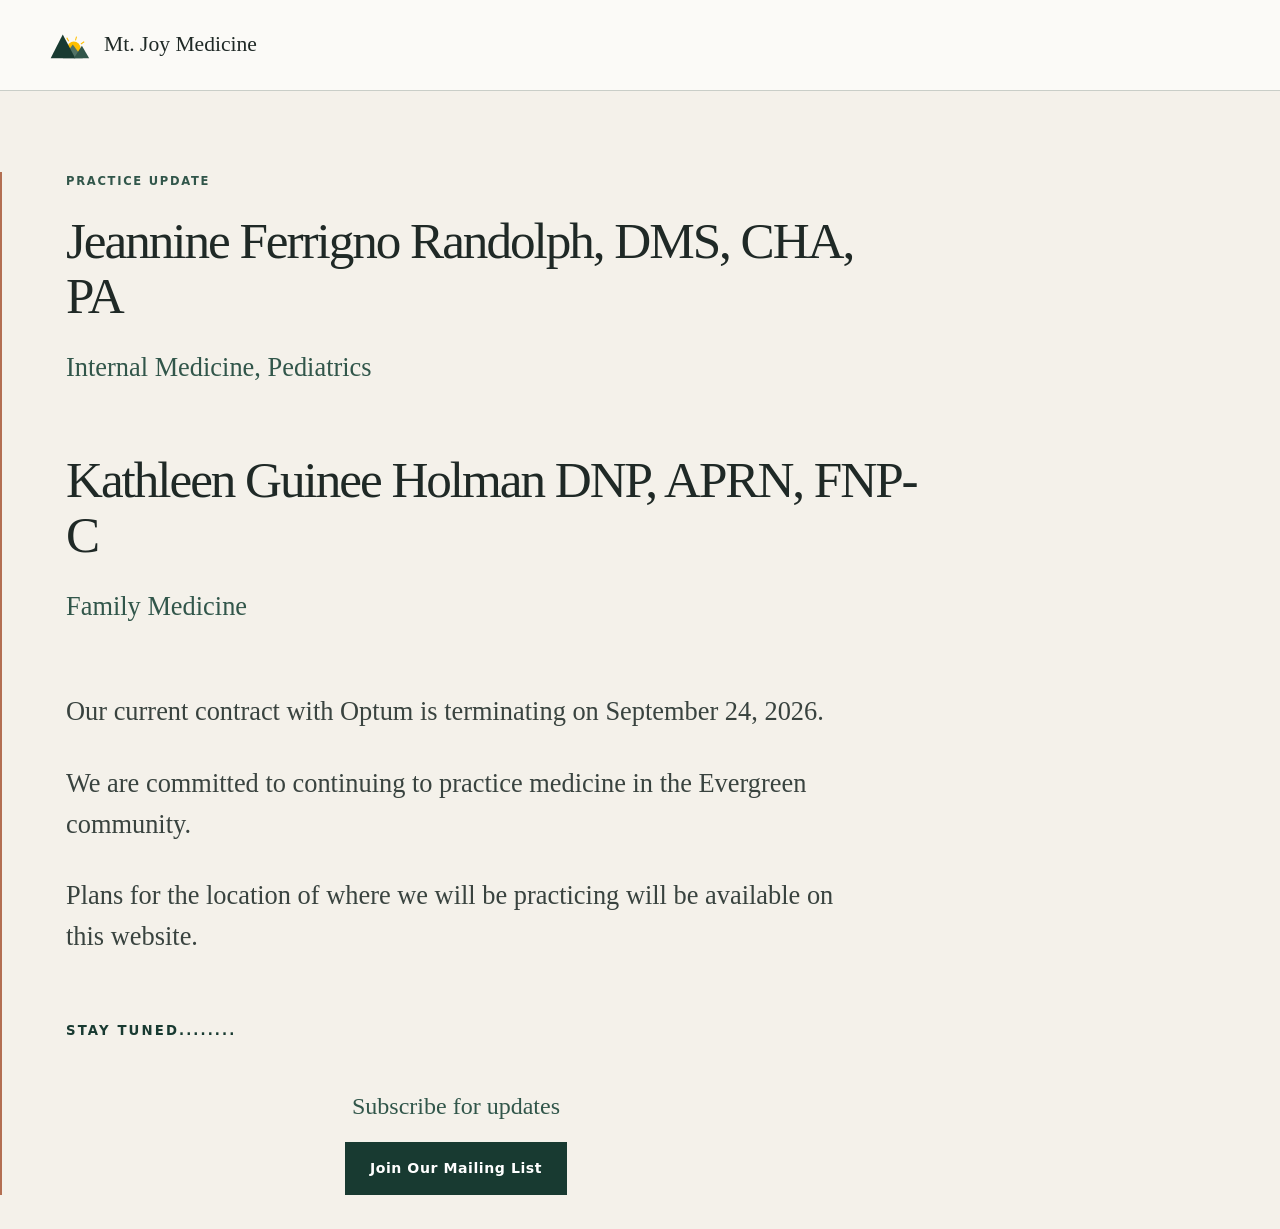
==== commit 8b827450: "Update index.html" ====
--- a/index.html
+++ b/index.html
@@ -28,7 +28,7 @@
         <div class="notice-copy">
           <p>Our current contract with Optum is terminating on September 24, 2026.</p>
           <p>We are committed to continuing to practice medicine in the Evergreen community.</p>
-          <p>Plans for the location of our practice will be available on this website.</p>
+          <p>Plans for the location of where we will be practicing will be available on this website.</p>
         </div>
 
         <p class="notice-closing">STAY TUNED........</p>
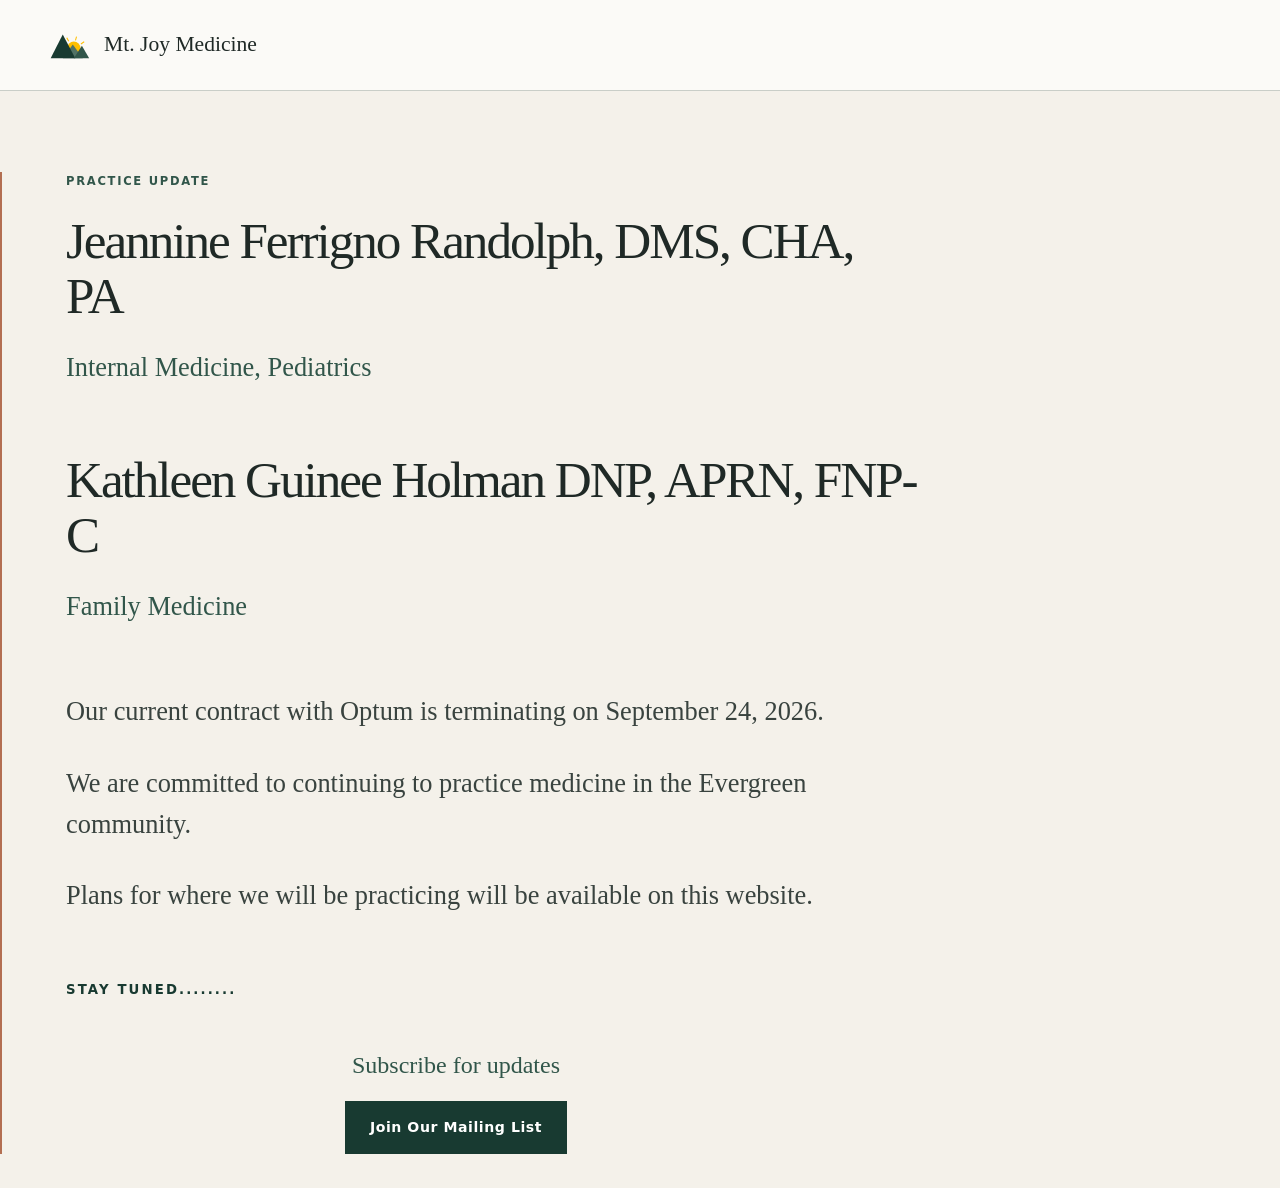
==== commit daea52b1: "Update index.html" ====
--- a/index.html
+++ b/index.html
@@ -28,7 +28,7 @@
         <div class="notice-copy">
           <p>Our current contract with Optum is terminating on September 24, 2026.</p>
           <p>We are committed to continuing to practice medicine in the Evergreen community.</p>
-          <p>Plans for the location of where we will be practicing will be available on this website.</p>
+          <p>Plans for where we will be practicing will be available on this website.</p>
         </div>
 
         <p class="notice-closing">STAY TUNED........</p>
